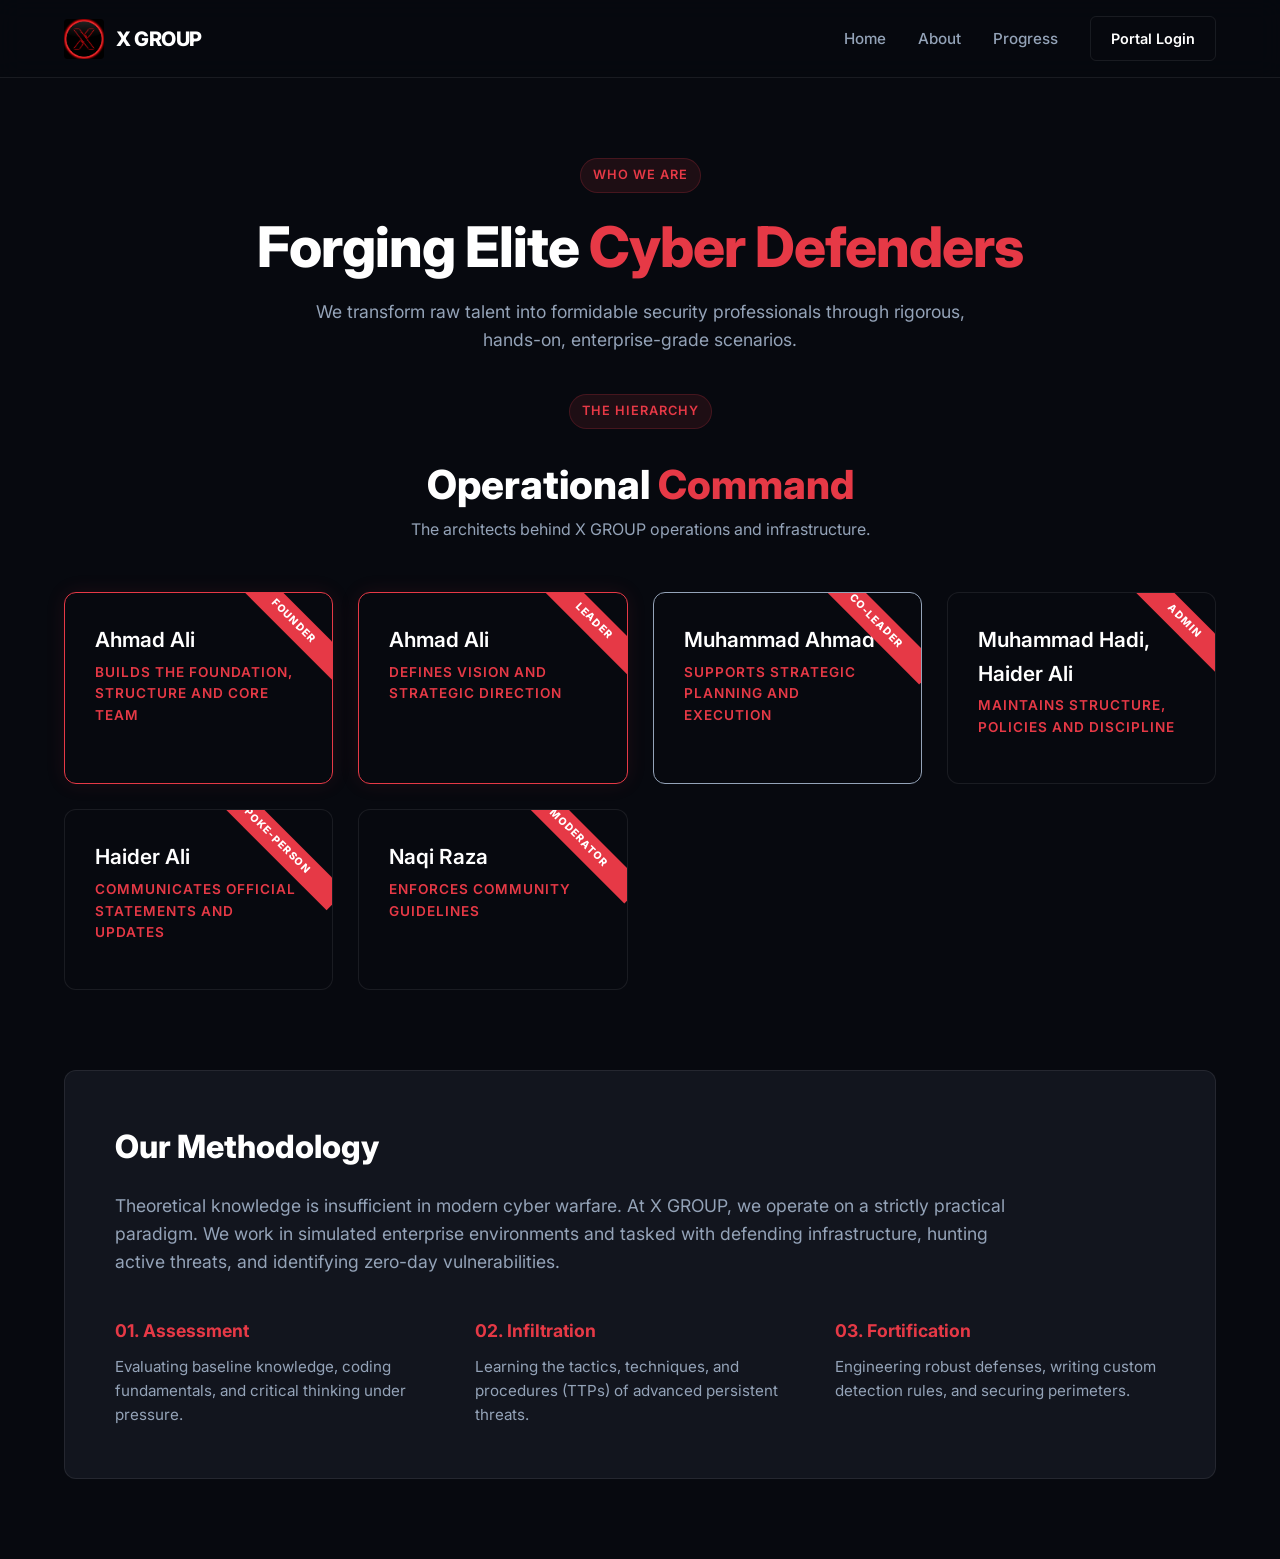
==== about.html @ 37432056 "Add files via upload" ====
<!DOCTYPE html>
<html lang="en">
<head>
    <meta charset="UTF-8">
    <meta name="viewport" content="width=device-width, initial-scale=1.0">
    <title>X GROUP | About Operations</title>
    
    <link href="https://fonts.googleapis.com/css2?family=Inter:wght@300;400;600;800&family=Fira+Code:wght@400;500&display=swap" rel="stylesheet">
    <link rel="stylesheet" href="css/style.css">
</head>
<body>

    <nav class="navbar">
        <div class="nav-container">
            <div class="brand">
                <a href="index.html" style="display: flex; align-items: center; gap: 12px; text-decoration: none;">
                    <img src="assets/images/x-group-logo.jpeg" alt="X GROUP" class="brand-logo">
                    <span class="brand-name" style="color: var(--text-primary);">X GROUP</span>
                </a>
            </div>
            
            <button class="mobile-menu-btn" id="mobile-menu-btn">
                <svg width="28" height="28" viewBox="0 0 24 24" fill="none" stroke="currentColor" stroke-width="2" stroke-linecap="round" stroke-linejoin="round">
                    <line x1="3" y1="12" x2="21" y2="12"></line>
                    <line x1="3" y1="6" x2="21" y2="6"></line>
                    <line x1="3" y1="18" x2="21" y2="18"></line>
                </svg>
            </button>

            <div class="nav-elements" id="nav-elements">
                <ul class="nav-menu">
                    <li><a href="index.html" class="nav-link">Home</a></li>
                    <li><a href="about.html" class="nav-link">About</a></li>
                    <li><a href="progress.html" class="nav-link">Progress</a></li>
                </ul>
                <div class="nav-actions">
                    <a href="profile.html" class="btn btn-outline nav-link" id="nav-login-btn">Portal Login</a>
                </div>
            </div>
        </div>
    </nav>

    <header class="about-header">
        <div class="container text-center">
            <div class="badge">WHO WE ARE</div>
            <h1 class="hero-title">Forging Elite <span class="highlight">Cyber Defenders</span></h1>
            <p class="hero-subtitle centered-subtitle">We transform raw talent into formidable security professionals through rigorous, hands-on, enterprise-grade scenarios.</p>
        </div>
    </header>

    <section class="container" style="margin-bottom: 80px;">
    <div class="text-center" style="margin-bottom: 50px;">
        <div class="badge">THE HIERARCHY</div>
        <h2 style="font-size: 2.5rem; font-weight: 800;">Operational <span class="highlight">Command</span></h2>
        <p style="color: var(--text-secondary);">The architects behind X GROUP operations and infrastructure.</p>
    </div>

    <div class="team-grid">
        <div class="pillar-card team-card leader">
            <div class="rank-tag">FOUNDER</div>
            <div class="team-info">
                <h3>Ahmad Ali</h3>
                <p>Builds the foundation, structure and core team</p>
            </div>
        </div>
        <div class="pillar-card team-card leader">
            <div class="rank-tag">LEADER</div>
            <div class="team-info">
                <h3>Ahmad Ali</h3>
                <p>Defines vision and strategic direction</p>
            </div>
        </div>

        <div class="pillar-card team-card co-leader">
            <div class="rank-tag">CO-LEADER</div>
            <div class="team-info">
                <h3>Muhammad Ahmad</h3>
                <p>Supports strategic planning and execution</p>
            </div>
        </div>

        <div class="pillar-card team-card admin">
            <div class="rank-tag">ADMIN</div>
            <div class="team-info">
                <h3>Muhammad Hadi, Haider Ali</h3>
                <p>Maintains structure, policies and discipline</p>
            </div>
        </div>

        <div class="pillar-card team-card admin">
            <div class="rank-tag">SPOKE-PERSON</div>
            <div class="team-info">
                <h3>Haider Ali</h3>
                <p>Communicates official statements and updates</p>
            </div>
        </div>

        <div class="pillar-card team-card admin">
            <div class="rank-tag">MODERATOR</div>
            <div class="team-info">
                <h3>Naqi Raza</h3>
                <p>Enforces Community Guidelines</p>
            </div>
        </div>
    </div>
</section>
    <section class="container">
        <div class="methodology-card">
            <h2>Our Methodology</h2>
            <p class="methodology-text">Theoretical knowledge is insufficient in modern cyber warfare. At X GROUP, we operate on a strictly practical paradigm. We work in simulated enterprise environments and tasked with defending infrastructure, hunting active threats, and identifying zero-day vulnerabilities.</p>
            
            <div class="methodology-steps">
                <div class="step">
                    <h4 class="step-title">01. Assessment</h4>
                    <p class="step-desc">Evaluating baseline knowledge, coding fundamentals, and critical thinking under pressure.</p>
                </div>
                <div class="step">
                    <h4 class="step-title">02. Infiltration</h4>
                    <p class="step-desc">Learning the tactics, techniques, and procedures (TTPs) of advanced persistent threats.</p>
                </div>
                <div class="step">
                    <h4 class="step-title">03. Fortification</h4>
                    <p class="step-desc">Engineering robust defenses, writing custom detection rules, and securing perimeters.</p>
                </div>
            </div>
        </div>
    </section>

    

    <script src="js/ui.js"></script>
</body>
</html>
---- css/style.css ----
/* css/style.css */

:root {
    /* High-End Enterprise Color Palette */
    --bg-base: #07090f;        /* Deep matte navy-black */
    --bg-surface: #12151e;     /* Slightly lighter card background */
    --bg-elevated: #1a1e2b;
    --brand-red: #e63946;      /* Sophisticated, professional crimson */
    --brand-red-hover: #ff4d5a;
    --text-primary: #ffffff;
    --text-secondary: #94a3b8;
    --border-subtle: rgba(255, 255, 255, 0.08);
    
    /* Premium Typography */
    --font-ui: 'Inter', system-ui, -apple-system, sans-serif;
    --font-mono: 'Fira Code', 'Courier New', monospace;
}

* {
    margin: 0;
    padding: 0;
    box-sizing: border-box;
}

body {
    background-color: var(--bg-base);
    color: var(--text-primary);
    font-family: var(--font-ui);
    line-height: 1.6;
    -webkit-font-smoothing: antialiased;
}

.container {
    max-width: 1200px;
    margin: 0 auto;
    padding: 0 24px;
}

.text-center {
    text-align: center;
}

/* --- Universal Navigation (Desktop) --- */
.navbar {
    position: sticky;
    top: 0;
    background: rgba(7, 9, 15, 0.85);
    backdrop-filter: blur(12px);
    border-bottom: 1px solid var(--border-subtle);
    z-index: 1000;
}

.nav-container {
    max-width: 1200px;
    margin: 0 auto;
    padding: 16px 24px;
    display: flex;
    justify-content: space-between;
    align-items: center;
}

.brand-logo {
    width: 40px;
    height: 40px;
    border-radius: 4px;
}

.brand-name {
    font-size: 1.25rem;
    font-weight: 800;
    letter-spacing: -0.5px;
}

.mobile-menu-btn {
    display: none; /* Hidden on desktop */
    background: transparent;
    border: none;
    color: var(--text-primary);
    cursor: pointer;
}

.nav-elements {
    display: flex;
    align-items: center;
    gap: 32px;
}

.nav-menu {
    display: flex;
    list-style: none;
    gap: 32px;
}

.nav-menu a {
    color: var(--text-secondary);
    text-decoration: none;
    font-size: 0.95rem;
    font-weight: 500;
    transition: color 0.2s ease;
}

.nav-menu a:hover, .nav-menu a.active {
    color: var(--text-primary);
}

/* --- Buttons --- */
.btn {
    padding: 10px 20px;
    border-radius: 6px;
    font-size: 0.9rem;
    font-weight: 600;
    text-decoration: none;
    transition: all 0.2s ease;
    cursor: pointer;
    display: inline-block;
}

.btn-outline {
    border: 1px solid var(--border-subtle);
    color: var(--text-primary);
}

.btn-outline:hover {
    border-color: var(--brand-red);
    background: rgba(230, 57, 70, 0.1);
}

.btn-primary {
    background: var(--brand-red);
    color: #fff;
    border: 1px solid var(--brand-red);
}

.btn-primary:hover {
    background: var(--brand-red-hover);
    border-color: var(--brand-red-hover);
    box-shadow: 0 4px 14px rgba(230, 57, 70, 0.25);
}

/* --- Hero Section (Home Page) --- */
.hero {
    max-width: 1200px;
    margin: 80px auto;
    padding: 0 24px;
    display: grid;
    grid-template-columns: 1fr 1fr;
    gap: 60px;
    align-items: center;
}

.badge {
    display: inline-block;
    padding: 6px 12px;
    background: rgba(230, 57, 70, 0.1);
    color: var(--brand-red);
    border: 1px solid rgba(230, 57, 70, 0.2);
    border-radius: 50px;
    font-size: 0.8rem;
    font-weight: 600;
    letter-spacing: 1px;
    margin-bottom: 24px;
}

.hero-title {
    font-size: 3.5rem;
    font-weight: 800;
    line-height: 1.1;
    margin-bottom: 20px;
    letter-spacing: -1px;
}

.highlight {
    color: var(--brand-red);
}

.hero-subtitle {
    font-size: 1.1rem;
    color: var(--text-secondary);
    margin-bottom: 40px;
    max-width: 90%;
}

.centered-subtitle {
    margin: 0 auto;
    max-width: 700px;
}

/* --- Terminal UI --- */
.mock-window {
    background: var(--bg-surface);
    border: 1px solid var(--border-subtle);
    border-radius: 10px;
    overflow: hidden;
    box-shadow: 0 20px 40px rgba(0,0,0,0.4);
}

.window-header {
    background: rgba(0,0,0,0.3);
    padding: 12px 16px;
    display: flex;
    gap: 8px;
    border-bottom: 1px solid var(--border-subtle);
}

.dot {
    width: 10px;
    height: 10px;
    border-radius: 50%;
    background: #475569;
}

.window-body {
    padding: 24px;
    font-family: var(--font-mono);
    font-size: 0.9rem;
}

.code-line { margin-bottom: 8px; }
.prompt { color: var(--brand-red); margin-right: 8px; }
.sys-out { color: var(--text-secondary); }
.blink { animation: blink 1s step-end infinite; }
@keyframes blink { 50% { opacity: 0; } }

/* --- Pillars / Features --- */
.pillars {
    padding: 80px 0;
    background: var(--bg-surface);
    border-top: 1px solid var(--border-subtle);
}

.pillars-grid {
    display: grid;
    grid-template-columns: repeat(3, 1fr);
    gap: 30px;
}

.pillar-card {
    padding: 40px;
    background: var(--bg-base);
    border: 1px solid var(--border-subtle);
    border-radius: 12px;
    transition: transform 0.3s ease, border-color 0.3s ease;
}

.pillar-card:hover {
    transform: translateY(-5px);
    border-color: rgba(230, 57, 70, 0.4);
}

.icon-wrapper {
    color: var(--brand-red);
    margin-bottom: 24px;
}

.pillar-card h3 {
    font-size: 1.2rem;
    margin-bottom: 12px;
    font-weight: 600;
}

.pillar-card p {
    color: var(--text-secondary);
    font-size: 0.95rem;
}

/* --- About Page Specifics --- */
.about-header {
    padding: 80px 24px 40px;
}

.methodology-card {
    background: var(--bg-surface);
    padding: 50px;
    border-radius: 12px;
    border: 1px solid var(--border-subtle);
    margin-bottom: 80px;
}

.methodology-card h2 {
    font-size: 2rem;
    margin-bottom: 20px;
    font-weight: 800;
}

.methodology-text {
    color: var(--text-secondary);
    font-size: 1.1rem;
    margin-bottom: 40px;
    max-width: 900px;
}

.methodology-steps {
    display: grid;
    grid-template-columns: repeat(auto-fit, minmax(250px, 1fr));
    gap: 30px;
}

.step-title {
    color: var(--brand-red);
    margin-bottom: 10px;
    font-size: 1.1rem;
}

.step-desc {
    color: var(--text-secondary);
    font-size: 0.95rem;
}

/* --- Progress Bars (Progress Page) --- */
.progress-item {
    margin-bottom: 30px;
    font-family: var(--font-ui);
}

.progress-item:last-child {
    margin-bottom: 0;
}

.progress-info {
    display: flex;
    justify-content: space-between;
    margin-bottom: 10px;
}

.skill-name {
    font-weight: 600;
    color: var(--text-primary);
}

.skill-percent {
    color: var(--brand-red);
    font-weight: 800;
    font-family: var(--font-mono);
}

.progress-track {
    width: 100%;
    height: 8px;
    background: var(--bg-elevated);
    border-radius: 10px;
    overflow: hidden;
}

.progress-fill {
    height: 100%;
    background: var(--brand-red);
    border-radius: 10px;
    box-shadow: 0 0 10px rgba(230, 57, 70, 0.4);
    transition: width 1s ease-in-out;
}

/* --- Login Form (Profile Page) --- */
.login-section {
    display: flex;
    justify-content: center;
    align-items: center;
    min-height: calc(100vh - 200px);
}

.login-card {
    background: var(--bg-surface);
    padding: 40px;
    border-radius: 12px;
    border: 1px solid var(--border-subtle);
    width: 100%;
    max-width: 400px;
    box-shadow: 0 20px 40px rgba(0,0,0,0.5);
}

.auth-form {
    display: flex;
    flex-direction: column;
    gap: 20px;
}

.input-group {
    display: flex;
    flex-direction: column;
    gap: 8px;
}

.input-group label {
    font-size: 0.85rem;
    color: var(--text-secondary);
    font-weight: 600;
    text-align: left;
}

.input-group input {
    padding: 12px 16px;
    background: var(--bg-base);
    border: 1px solid var(--border-subtle);
    border-radius: 6px;
    color: var(--text-primary);
    font-family: var(--font-mono);
    font-size: 0.95rem;
    transition: border-color 0.2s ease;
}

.input-group input:focus {
    outline: none;
    border-color: var(--brand-red);
    box-shadow: 0 0 0 2px rgba(230, 57, 70, 0.2);
}

/* --- Mobile Responsiveness --- */
@media (max-width: 900px) {
    .hero {
        grid-template-columns: 1fr;
        text-align: center;
        margin: 40px auto;
    }
    
    .hero-subtitle {
        margin: 0 auto 30px auto;
    }

    .pillars-grid {
        grid-template-columns: 1fr;
    }
    
    .methodology-card {
        padding: 30px;
    }
    
    .hero-title {
        font-size: 2.5rem;
    }
    
    /* Mobile Menu Logic */
    .mobile-menu-btn {
        display: block;
    }

    .nav-elements {
        display: none;
        flex-direction: column;
        position: absolute;
        top: 100%;
        left: 0;
        width: 100%;
        background: rgba(7, 9, 15, 0.98);
        backdrop-filter: blur(15px);
        padding: 30px 20px;
        border-bottom: 1px solid var(--border-subtle);
        gap: 24px;
        box-shadow: 0 10px 30px rgba(0,0,0,0.5);
    }

    .nav-elements.show {
        display: flex; 
    }

    .nav-menu {
        flex-direction: column;
        align-items: center;
        width: 100%;
        gap: 20px;
        padding: 0;
    }

    .nav-actions {
        width: 100%;
        display: flex;
        justify-content: center;
    }
}
/* --- Professional Avatar Styling --- */
#image-preview {
    transition: all 0.3s cubic-bezier(0.4, 0, 0.2, 1);
    position: relative;
    background-color: var(--bg-base);
    box-shadow: inset 0 0 20px rgba(0, 0, 0, 0.5);
}

#image-preview:hover {
    border-color: var(--brand-red) !important;
    transform: scale(1.02);
    cursor: pointer;
}

#image-preview::after {
    content: 'CHANGE';
    position: absolute;
    bottom: 0;
    width: 100%;
    background: rgba(230, 57, 70, 0.8);
    color: white;
    font-size: 10px;
    font-weight: 800;
    padding: 2px 0;
    opacity: 0;
    transition: opacity 0.2s ease;
    border-radius: 0 0 50% 50%;
}

#image-preview:hover::after {
    opacity: 1;
}
/* --- Team / Hierarchy Section Styles --- */
.team-grid {
    display: grid;
    grid-template-columns: repeat(auto-fit, minmax(250px, 1fr));
    gap: 25px;
}

.team-card {
    position: relative;
    padding: 30px !important;
    overflow: hidden;
    border: 1px solid var(--border-subtle);
}

.rank-tag {
    position: absolute;
    top: 15px;
    right: -30px;
    background: var(--brand-red);
    color: white;
    font-size: 0.65rem;
    font-weight: 800;
    padding: 5px 40px;
    transform: rotate(45deg);
    letter-spacing: 1px;
    text-align: center;
}

.team-info h3 {
    font-size: 1.3rem;
    margin-bottom: 5px;
    color: var(--text-primary);
}

.team-info p {
    font-size: 0.85rem;
    color: var(--brand-red);
    font-weight: 600;
    text-transform: uppercase;
    letter-spacing: 1px;
    margin-bottom: 15px;
}

.thm-link {
    font-family: var(--font-mono);
    font-size: 0.8rem;
    color: var(--text-secondary);
    background: rgba(255, 255, 255, 0.05);
    padding: 4px 8px;
    border-radius: 4px;
}

/* Special styling for Leader to make it stand out */
.team-card.leader {
    border-color: var(--brand-red);
    box-shadow: 0 0 20px rgba(230, 57, 70, 0.1);
}

.team-card.co-leader {
    border-color: #94a3b8;
}

@media (max-width: 768px) {
    .team-grid {
        grid-template-columns: 1fr;
    }
}
/* Placeholder styling for the profile circle */
.profile-img-placeholder {
    background-color: var(--bg-elevated);
    background-image: url('https://cdn-icons-png.flaticon.com/512/149/149071.png'); /* Standard neutral avatar */
    background-size: 60%; /* Make it look like an icon */
    background-repeat: no-repeat;
    background-position: center;
    opacity: 0.5;
    transition: opacity 0.3s ease;
}

#image-preview.has-image {
    background-size: cover;
    opacity: 1;
    border: 2px solid var(--brand-red);
}
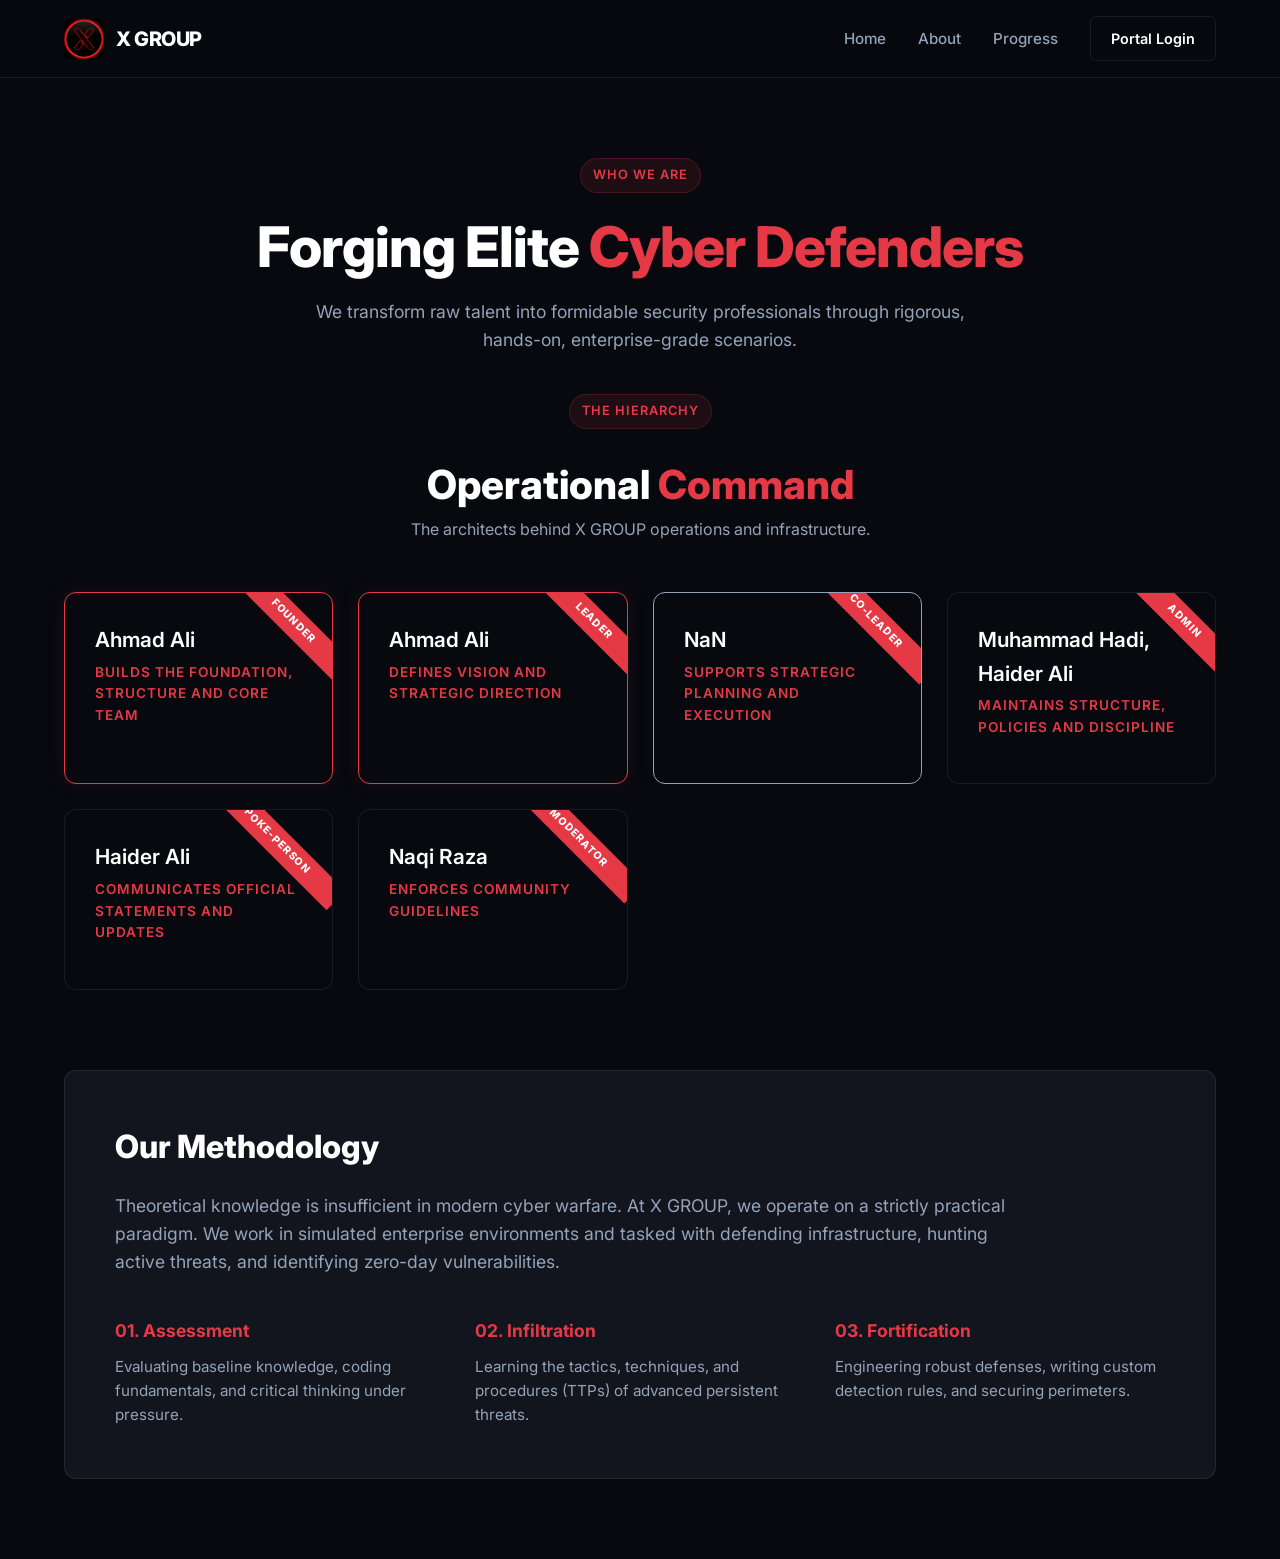
==== commit 98c54252: "Add files via upload" ====
--- a/about.html
+++ b/about.html
@@ -7,6 +7,7 @@
     
     <link href="https://fonts.googleapis.com/css2?family=Inter:wght@300;400;600;800&family=Fira+Code:wght@400;500&display=swap" rel="stylesheet">
     <link rel="stylesheet" href="css/style.css">
+    <link rel="icon" type="image/x-icon" href="/assets/images/x-group-logo.jpeg">
 </head>
 <body>
 
@@ -74,7 +75,7 @@
         <div class="pillar-card team-card co-leader">
             <div class="rank-tag">CO-LEADER</div>
             <div class="team-info">
-                <h3>Muhammad Ahmad</h3>
+                <h3>NaN</h3>
                 <p>Supports strategic planning and execution</p>
             </div>
         </div>
--- a/css/style.css
+++ b/css/style.css
@@ -579,4 +579,80 @@
     background-size: cover;
     opacity: 1;
     border: 2px solid var(--brand-red);
+}
+/* --- Mobile Menu Fix --- */
+@media (max-width: 900px) {
+    /* Ensure the elements are hidden by default on mobile */
+    .nav-elements {
+        display: none; 
+        flex-direction: column;
+        position: absolute;
+        top: 100%; /* Sits right under the navbar */
+        left: 0;
+        width: 100%;
+        background: rgba(7, 9, 15, 0.98); /* Deep background for contrast */
+        backdrop-filter: blur(15px);
+        padding: 30px 20px;
+        border-bottom: 1px solid var(--border-subtle);
+        gap: 24px;
+        z-index: 999;
+    }
+
+    /* This is the class the JavaScript toggles */
+    .nav-elements.show {
+        display: flex !important;
+    }
+
+    .nav-menu {
+        flex-direction: column;
+        align-items: center;
+        gap: 20px;
+    }
+}
+/* --- Mobile Menu Universal Fix --- */
+@media (max-width: 900px) {
+    /* Base state for mobile */
+    #nav-elements {
+        display: none !important; /* Force hide by default */
+        flex-direction: column;
+        position: absolute;
+        top: 70px; /* Adjust based on your navbar height */
+        left: 0;
+        width: 100%;
+        background-color: #07090f !important; /* Match your theme */
+        padding: 20px;
+        border-bottom: 1px solid rgba(255,255,255,0.1);
+        z-index: 9999 !important;
+    }
+
+    /* JavaScript Toggle State */
+    #nav-elements.show {
+        display: flex !important; /* Force show when class is present */
+    }
+
+    .nav-menu {
+        flex-direction: column;
+        gap: 15px;
+        margin-bottom: 20px;
+    }
+}
+/* --- Mobile Menu Visibility --- */
+@media (max-width: 900px) {
+    #nav-elements {
+        display: none; /* Hidden by default */
+        flex-direction: column;
+        position: absolute;
+        top: 60px; /* Adjust to match your navbar height */
+        left: 0;
+        width: 100%;
+        background: #07090f; /* Match your theme */
+        z-index: 10000;
+        padding: 20px;
+        border-bottom: 1px solid rgba(255,255,255,0.1);
+    }
+
+    /* This class is added by the JS */
+    #nav-elements.show {
+        display: flex !important;
+    }
 }
